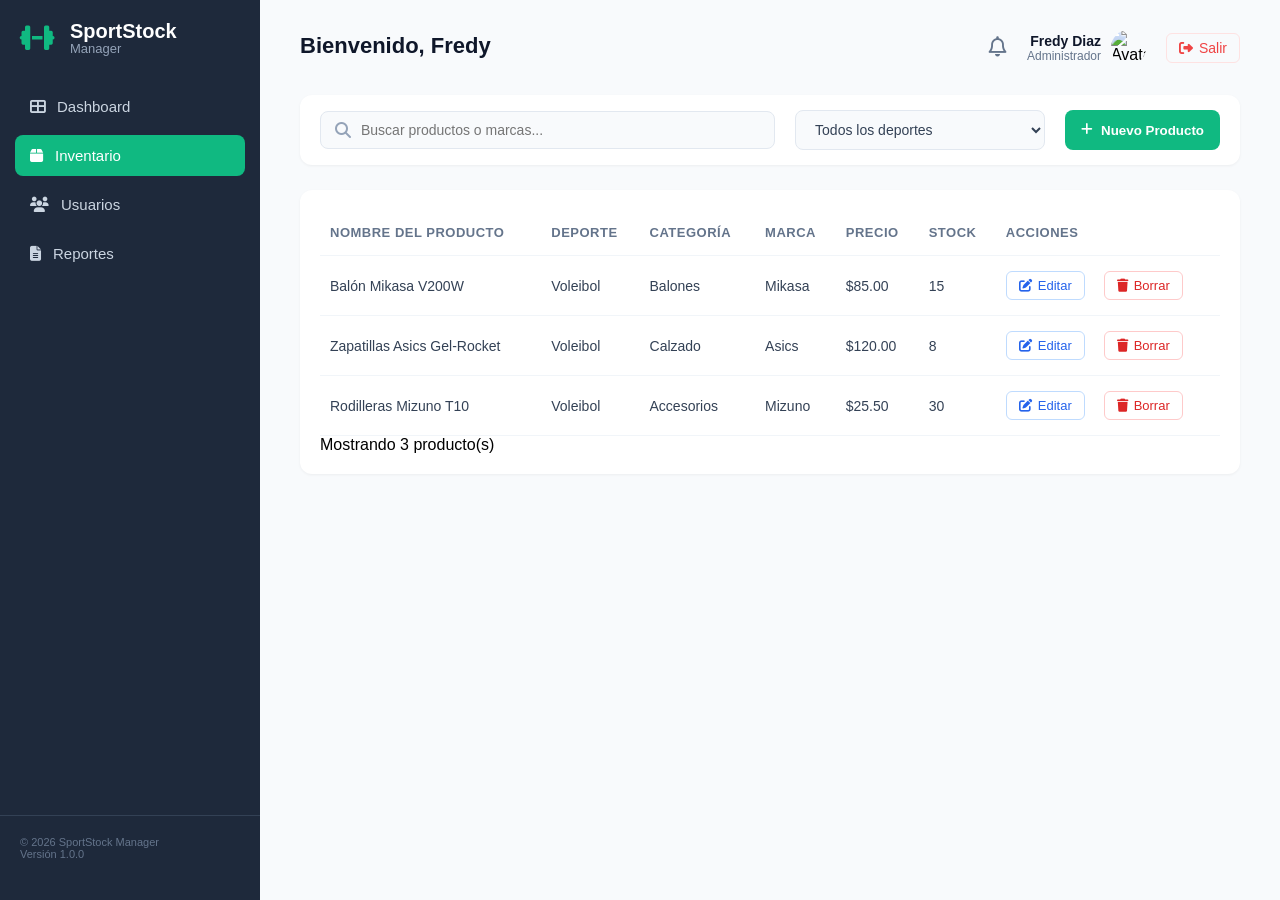
==== html/inventario.html @ 544f16a8 "proyecto" ====
<!DOCTYPE html>
<html lang="es">

<head>
    <meta charset="UTF-8">
    <meta name="viewport"
        content="width=device-width, initial-scale=1.0, user-scalable=no, maximum_scalable=1.0, minimum-scalable=1.0">
    <meta http-equiv="X-UA-compatible" content="IE=Edge">
    <meta name="description" content="Pagina de Inventario">
    <meta name="description" content="Sistema de inventario">
    <meta name="description" content="Tienda deportiva">
    <meta name="author" content="Fredy Santiago">
    <meta name="keywords" content="Página deportiva, inventario">
    <title>Inventario - SportStock Manager</title>
    <link rel="stylesheet" href="../css/style.css">
    <link rel="stylesheet" href="https://cdnjs.cloudflare.com/ajax/libs/font-awesome/6.5.0/css/all.min.css">
</head>

<body>
    <div class="container">

        <aside class="sidebar">
            <div class="logo">
                <i class="fas fa-dumbbell logo-icon"></i>
                <div>
                    <h2>SportStock</h2>
                    <p class="subtitle">Manager</p>
                </div>
            </div>

            <nav>
                <a href="index.html"><i class="fas fa-th-large"></i> Dashboard</a>
                <a href="inventario.html" class="active"><i class="fas fa-box"></i> Inventario</a>
                <a href="usuarios.html"><i class="fas fa-users"></i> Usuarios</a>
                <a href="Reportes.html"><i class="fas fa-file-alt"></i> Reportes</a>
            </nav>

            <div class="sidebar-footer">
                <p>© 2026 SportStock Manager<br>Versión 1.0.0</p>
            </div>
        </aside>

        <main class="main-content">

            <header class="top-header">
                <div class="welcome-section">
                    <h1>Bienvenido, Fredy</h1>
                    <p id="dash-fecha"></p>
                </div>
                <div class="user-controls">
                    <div class="notification">
                        <i class="far fa-bell"></i>
                    </div>
                    <div class="user-profile">
                        <div class="user-info">
                            <span class="user-name">Fredy Diaz</span>
                            <span class="user-role">Administrador</span>
                        </div>
                        <img src="https://ui-avatars.com/api/?name=Fredy+Diaz&background=f59e0b&color=fff" alt="Avatar"
                            class="avatar">
                    </div>
                    <a href="login.html" class="btn-logout-top"><i class="fas fa-sign-out-alt"></i> Salir</a>
                </div>
            </header>

            <div class="filters-bar">
                <div class="search-box">
                    <i class="fas fa-search"></i>
                    <input type="text" placeholder="Buscar productos o marcas...">
                </div>
                <select class="filter-select">
                    <option>Todos los deportes</option>
                    <option>Fútbol</option>
                    <option>Baloncesto</option>
                    <option>Tenis</option>
                </select>
                <button class="btn-add" onclick="abrirModal()">
                    <i class="fas fa-plus"></i> Nuevo Producto
                </button>
            </div>

            <div id="modalProducto" class="modal" style="display: none;">
                <div class="modal-content">
                    <h2 id="modalTitulo">Agregar Nuevo Producto</h2>

                    <form id="formProducto">
                        <input type="hidden" id="productoId">

                        <div class="form-group">
                            <label for="nombre">Nombre del producto</label>
                            <input type="text" id="nombre" placeholder="Ej: Balón Molten V5M5000" required>
                        </div>

                        <div class="form-group">
                            <label for="deporte">Deporte</label>
                            <input type="text" id="deporte" placeholder="Ej: Voleibol" required>
                        </div>

                        <div class="form-group">
                            <label for="categoria">Categoría</label>
                            <select id="categoria" required>
                                <option value="" disabled selected>Selecciona una categoría...</option>
                                <option value="Balones">Balones</option>
                                <option value="Ropa Deportiva">Ropa Deportiva</option>
                                <option value="Calzado">Calzado</option>
                                <option value="Equipamiento Médico">Equipamiento Médico</option>
                                <option value="Accesorios">Accesorios</option>
                            </select>
                        </div>

                        <div class="form-group">
                            <label for="marca">Marca</label>
                            <input type="text" id="marca" placeholder="Ej: Molten" required>
                        </div>

                        <div class="form-row">
                            <div class="form-group half-width">
                                <label for="precio">Precio </label>
                                <input type="number" id="precio" step="0.01" placeholder="0.00" required>
                            </div>

                            <div class="form-group half-width">
                                <label for="stock">Stock inicial</label>
                                <input type="number" id="stock" placeholder="0" required>
                            </div>
                        </div>

                        <div class="modal-actions">
                            <button type="button" class="btn-cancelar" onclick="cerrarModal()">Cancelar</button>
                            <button type="submit" class="btn-guardar">Guardar Producto</button>
                        </div>
                    </form>
                </div>
            </div>
            <div class="table-container">
                <table>
                    <thead>
                        <tr>
                            <th>NOMBRE DEL PRODUCTO</th>
                            <th>DEPORTE</th>
                            <th>CATEGORÍA</th>
                            <th>MARCA</th>
                            <th>PRECIO</th>
                            <th>STOCK</th>
                            <th>ACCIONES</th>
                        </tr>
                    </thead>
                    <tbody id="tabla-productos">
                    </tbody>
                </table>

                <p id="texto-mostrando">Mostrando 0 productos</p>

            </div>

        </main>
    </div>
    <script src="../js/inventario.js"></script>
</body>

</html>
---- css/style.css ----
/*  RESET Y ESTRUCTURA PRINCIPAL */
* {
  margin: 0;
  padding: 0;
  box-sizing: border-box;
  font-family: 'Segoe UI', Tahoma, Geneva, Verdana, sans-serif;
}

body {
  background-color: #f8fafc;
  margin: 0;
  padding: 0;
}

.container {
  display: flex;
  min-height: 100vh;
  width: 100%;
}

.main-content {
  flex: 1;
  padding: 30px 40px;
  height: 100vh;
  overflow-y: auto;
}

/*  MENÚ LATERAL OSCURO (Sidebar) */
.sidebar {
  width: 260px;
  flex-shrink: 0;
  background-color: #1e293b;
  color: white;
  display: flex;
  flex-direction: column;
  padding: 20px 0;
  min-height: 100vh;
}

.sidebar .logo {
  padding: 0 20px;
  display: flex;
  align-items: center;
  gap: 15px;
  margin-bottom: 30px;
}

.logo-icon {
  color: #10b981;
  font-size: 28px;
}

.logo h2 {
  font-size: 20px;
  font-weight: 600;
  color: #ffffff;
}

.logo .subtitle {
  font-size: 13px;
  color: #94a3b8;
  margin-top: -2px;
}

.sidebar nav {
  display: flex;
  flex-direction: column;
  gap: 8px;
  padding: 0 15px;
}

.sidebar nav a {
  display: flex;
  align-items: center;
  gap: 12px;
  padding: 12px 15px;
  border-radius: 8px;
  text-decoration: none;
  font-size: 15px;
  color: #cbd5e1;
  transition: 0.2s;
}

.sidebar nav a:hover {
  background-color: #334155;
  color: white;
}

.sidebar nav a.active {
  background-color: #10b981;
  color: white;
  font-weight: 500;
}

.sidebar-footer {
  margin-top: auto;
  padding: 20px;
  font-size: 11px;
  color: #64748b;
  border-top: 1px solid #334155;
}

/*  ENCABEZADOS (Headers) */
.top-header {
  display: flex;
  justify-content: space-between;
  align-items: center;
  margin-bottom: 30px;
}

.welcome-section h1 {
  font-size: 22px;
  color: #0f172a;
  margin-bottom: 4px;
}

.welcome-section p {
  font-size: 14px;
  color: #64748b;
}

.user-controls {
  display: flex;
  align-items: center;
  gap: 20px;
}

.notification {
  position: relative;
  font-size: 20px;
  color: #64748b;
  cursor: pointer;
}

.badge-num {
  position: absolute;
  top: -5px;
  right: -5px;
  background: #ef4444;
  color: white;
  font-size: 10px;
  font-weight: bold;
  padding: 2px 5px;
  border-radius: 50%;
  border: 2px solid #f8fafc;
}

.user-profile {
  display: flex;
  align-items: center;
  gap: 10px;
}

.user-info {
  text-align: right;
}

.user-name {
  display: block;
  font-weight: 600;
  font-size: 14px;
  color: #0f172a;
}

.user-role {
  display: block;
  font-size: 12px;
  color: #64748b;
}

.avatar {
  width: 35px;
  height: 35px;
  border-radius: 50%;
}

.btn-logout-top {
  color: #ef4444;
  text-decoration: none;
  font-size: 14px;
  font-weight: 500;
  border: 1px solid #fee2e2;
  padding: 6px 12px;
  border-radius: 6px;
  transition: 0.3s;
  display: flex;
  align-items: center;
  gap: 6px;
}

.btn-logout-top:hover {
  background: #fee2e2;
}

.header-tables {
  display: flex;
  justify-content: space-between;
  align-items: center;
  margin-bottom: 25px;
}

.header-tables h1 {
  margin: 0;
  font-size: 26px;
  color: #0f172a;
}

.header-tables p {
  margin: 0;
  color: #64748b;
  margin-top: 5px;
  font-size: 14px;
}

.btn-add {
  background: #10b981;
  color: white;
  border: none;
  padding: 10px 16px;
  border-radius: 8px;
  cursor: pointer;
  display: flex;
  gap: 8px;
  align-items: center;
  font-weight: 600;
  transition: 0.3s;
  text-decoration: none;
}

.btn-add:hover {
  background: #059669;
}

/*  DASHBOARD: TARJETAS Y PANELES */
.dashboard-cards {
  display: grid;
  grid-template-columns: repeat(4, 1fr);
  gap: 20px;
  margin-bottom: 30px;
}

.stat-card {
  background: white;
  padding: 20px;
  border-radius: 12px;
  display: flex;
  justify-content: space-between;
  align-items: center;
  box-shadow: 0 1px 3px rgba(0, 0, 0, 0.05);
}

.stat-info h3 {
  font-size: 13px;
  color: #64748b;
  font-weight: 500;
  margin-bottom: 8px;
}

.stat-info h2 {
  font-size: 24px;
  color: #0f172a;
  margin-bottom: 8px;
}

.trend {
  font-size: 12px;
}

.trend.up {
  color: #64748b;
}

.trend.neutral {
  color: #94a3b8;
}

.stat-icon {
  width: 45px;
  height: 45px;
  border-radius: 10px;
  display: flex;
  justify-content: center;
  align-items: center;
  font-size: 20px;
}

.blue-icon {
  background: #eff6ff;
  color: #3b82f6;
}

.red-icon {
  background: #fef2f2;
  color: #ef4444;
}

.green-icon {
  background: #f0fdf4;
  color: #22c55e;
}

.purple-icon {
  background: #faf5ff;
  color: #a855f7;
}

.dashboard-grid {
  display: grid;
  grid-template-columns: 1.5fr 1fr;
  gap: 20px;
}

.dashboard-panel {
  background: white;
  border-radius: 12px;
  padding: 20px;
  box-shadow: 0 1px 3px rgba(0, 0, 0, 0.05);
}

.panel-title {
  font-size: 16px;
  color: #0f172a;
  margin-bottom: 20px;
}

.panel-alert {
  border-left: 4px solid #ef4444;
}

.text-red {
  color: #ef4444;
}

.list-item {
  display: flex;
  align-items: center;
  padding: 12px 0;
  border-bottom: 1px solid #f1f5f9;
}

.list-item:last-child {
  border-bottom: none;
}

.item-icon {
  width: 36px;
  height: 36px;
  border-radius: 8px;
  display: flex;
  justify-content: center;
  align-items: center;
  margin-right: 15px;
}

.blue-light-icon {
  background: #eff6ff;
  color: #3b82f6;
}

.item-details h4 {
  font-size: 14px;
  color: #0f172a;
  margin-bottom: 2px;
}

.item-details p {
  font-size: 12px;
  color: #64748b;
}

.item-stock {
  margin-left: auto;
  font-size: 13px;
  font-weight: 500;
}

.stock-green {
  color: #10b981;
}

.stock-red {
  color: #ef4444;
}

.alert-item {
  background: #fdf2f8;
  padding: 15px;
  border-radius: 8px;
  margin-bottom: 10px;
  border-bottom: none;
}

.alert-badge {
  margin-left: auto;
  background: #ef4444;
  color: white;
  padding: 4px 10px;
  border-radius: 99px;
  font-size: 12px;
  font-weight: 600;
}

/*  TABLAS (Inventario y Usuarios) */
.table-container {
  background: white;
  border-radius: 12px;
  padding: 20px;
  box-shadow: 0 1px 3px rgba(0, 0, 0, 0.05);
  width: 100%;
  overflow-x: auto;
}

.table-container table {
  width: 100%;
  border-collapse: collapse;
  font-size: 14px;
}

.table-container th,
.table-container td {
  padding: 15px 10px;
  text-align: left;
  border-bottom: 1px solid #f1f5f9;
  color: #334155;
}

.table-container th {
  font-weight: 600;
  color: #64748b;
  font-size: 13px;
  text-transform: uppercase;
  letter-spacing: 0.5px;
}

.table-container tr:hover {
  background: #f8fafc;
}

.edit {
  background: none;
  border: none;
  color: #3b82f6;
  font-weight: 500;
  cursor: pointer;
  margin-right: 15px;
  display: inline-flex;
  align-items: center;
  gap: 6px;
  font-size: 14px;
  text-decoration: none;
}

.delete {
  background: none;
  border: none;
  color: #ef4444;
  font-weight: 500;
  cursor: pointer;
  display: inline-flex;
  align-items: center;
  gap: 6px;
  font-size: 14px;
  text-decoration: none;
}

.inventory-footer {
  display: flex;
  justify-content: space-between;
  padding-top: 20px;
  color: #64748b;
  font-size: 14px;
}

.badge {
  padding: 5px 10px;
  border-radius: 999px;
  font-size: 12px;
  font-weight: 600;
  display: inline-block;
  text-align: center;
}

.stock.high,
.status-active {
  background: #dcfce7;
  color: #16a34a;
}

.stock.low {
  background: #fef3c7;
  color: #d97706;
}

.stock.verylow {
  background: #fee2e2;
  color: #b91c1c;
}

.role-admin {
  background-color: #f3e8ff;
  color: #7e22ce;
}

.role-employee {
  background-color: #e0e7ff;
  color: #4338ca;
}

.status-inactive {
  background-color: #f1f5f9;
  color: #64748b;
}

/*  PANTALLAS DE LOGIN / REGISTRO */
.login-container {
  display: flex;
  height: 100vh;
  width: 100%;
}

.login-left {
  flex: 1;
  background-color: #1e293b;
  color: white;
  display: flex;
  flex-direction: column;
  justify-content: center;
  align-items: center;
  text-align: center;
  padding: 40px;
}

.login-left h1 {
  font-size: 38px;
  margin-bottom: 10px;
  font-weight: 700;
  color: #ffffff;
}

.login-left p {
  font-size: 16px;
  color: #cbd5e1;
}

.login-right {
  flex: 1;
  background: #ffffff;
  display: flex;
  justify-content: center;
  align-items: center;
  padding: 40px;
}

.login-form-container {
  width: 100%;
  max-width: 380px;
  text-align: center;
}

.login-form-container h2 {
  font-size: 26px;
  color: #0f172a;
  margin-bottom: 8px;
}

.login-subtitle {
  color: #64748b;
  font-size: 14px;
  margin-bottom: 35px;
}

.input-group {
  margin-bottom: 20px;
  text-align: left;
}

.input-group label {
  display: block;
  font-size: 13px;
  font-weight: 600;
  color: #334155;
  margin-bottom: 8px;
}

.input-with-icon {
  position: relative;
  display: flex;
  align-items: center;
}

.input-with-icon i {
  position: absolute;
  left: 15px;
  color: #94a3b8;
  font-size: 14px;
}

.input-with-icon input {
  width: 100%;
  padding: 12px 12px 12px 42px;
  border: 1px solid #e2e8f0;
  border-radius: 8px;
  background-color: #f8fafc;
  font-size: 14px;
  color: #0f172a;
  outline: none;
  transition: all 0.3s;
}

.input-with-icon input:focus {
  border-color: #10b981;
  background-color: #ffffff;
}

.btn-login {
  width: 100%;
  padding: 14px;
  background-color: #10b981;
  color: white;
  border: none;
  border-radius: 8px;
  font-size: 15px;
  font-weight: 600;
  cursor: pointer;
  transition: 0.3s;
  margin-top: 10px;
}

.btn-login:hover {
  background-color: #059669;
}

.forgot-password-container {
  text-align: right;
  margin-top: 8px;
}

.forgot-password {
  font-size: 12px;
  color: #10b981;
  text-decoration: none;
  font-weight: 500;
  transition: 0.3s;
}

.forgot-password:hover {
  color: #059669;
  text-decoration: underline;
}

.register-container {
  margin-top: 20px;
  font-size: 13.5px;
  color: #64748b;
}

.register-link {
  color: #10b981;
  text-decoration: none;
  font-weight: 600;
  margin-left: 4px;
  transition: 0.3s;
}

.register-link:hover {
  color: #059669;
  text-decoration: underline;
}

/*  BARRA DE BÚSQUEDA Y DETALLES DE TABLA (Inventario) */
.filters-bar {
  display: flex;
  gap: 20px;
  margin-bottom: 25px;
  background: white;
  padding: 15px 20px;
  border-radius: 12px;
  box-shadow: 0 1px 3px rgba(0, 0, 0, 0.05);
}

.search-box {
  flex: 1;
  position: relative;
  display: flex;
  align-items: center;
}

.search-box i {
  position: absolute;
  left: 15px;
  color: #94a3b8;
}

.search-box input {
  width: 100%;
  padding: 10px 10px 10px 40px;
  border: 1px solid #e2e8f0;
  border-radius: 8px;
  background-color: #f8fafc;
  outline: none;
  font-size: 14px;
  color: #334155;
  transition: 0.3s;
}

.filter-select {
  width: 250px;
  padding: 10px 15px;
  border: 1px solid #e2e8f0;
  border-radius: 8px;
  background-color: #f8fafc;
  outline: none;
  font-size: 14px;
  color: #334155;
  cursor: pointer;
}

.filter-select:focus {
  border-color: #10b981;
}

.text-price {
  color: #10b981;
  font-weight: 600;
}

.stock-alert {
  color: #ef4444;
  font-weight: 600;
  display: inline-flex;
  align-items: center;
  gap: 5px;
  background: #fee2e2;
  padding: 3px 8px;
  border-radius: 6px;
}

.btn-action {
  background: white;
  border-radius: 6px;
  padding: 6px 12px;
  font-size: 13px;
  cursor: pointer;
  display: inline-flex;
  align-items: center;
  gap: 6px;
  transition: 0.2s;
  font-weight: 500;
}

.btn-action.edit {
  border: 1px solid #bfdbfe;
  color: #2563eb;
}

.btn-action.edit:hover {
  background: #eff6ff;
  border-color: #3b82f6;
}

.btn-action.delete {
  border: 1px solid #fecaca;
  color: #dc2626;
}

.btn-action.delete:hover {
  background: #fef2f2;
  border-color: #ef4444;
}

/* Contenedor Modal */
.modal {
  display: none;
  position: fixed;
  z-index: 1000;
  left: 0;
  top: 0;
  width: 100%;
  height: 100%;
  background-color: rgba(0, 0, 0, 0.6);
  justify-content: center;
  align-items: center;
}

/* Caja blanca del formulario */
.modal-content {
  background-color: #ffffff;
  padding: 30px;
  border-radius: 12px;
  width: 400px;
  box-shadow: 0 5px 15px rgba(0, 0, 0, 0.3);
}

.modal-content h2 {
  margin-top: 0;
  color: #1f2937;
}

.form-group {
  margin-bottom: 15px;
}

.form-group label {
  display: block;
  margin-bottom: 5px;
  font-weight: bold;
}

.form-group input {
  width: 100%;
  padding: 8px;
  border: 1px solid #ddd;
  border-radius: 4px;
}

.btn-nuevo-producto {
  background-color: #0d8b4e;
  color: white;
  font-weight: bold;
  border: none;
  border-radius: 8px;
  padding: 10px 18px;
  cursor: pointer;
  font-size: 15px;
  display: flex;
  align-items: center;
  gap: 8px;
  transition: all 0.3s ease;
}

.btn-nuevo-producto:hover {
  background-color: #0b7c45;
}

/* =========================================
   DISEÑO DEL MODAL DE AGREGAR PRODUCTO
   ========================================= */

/* Estilo principal de la caja blanca del modal */
.modal-content {
  background-color: #ffffff;
  border-radius: 12px;
  padding: 25px 30px;
  box-shadow: 0 10px 25px rgba(0, 0, 0, 0.2);
  width: 100%;
  max-width: 450px;
  /* Evita que sea excesivamente ancho */
  margin: 0 auto;
}

/* Título del modal */
.modal-content h2 {
  margin-top: 0;
  color: #1e293b;
  /* Un gris muy oscuro, más suave que el negro puro */
  font-size: 22px;
  border-bottom: 1px solid #e2e8f0;
  /* Línea separadora sutil */
  padding-bottom: 15px;
  margin-bottom: 20px;
}

/* Grupos de inputs */
.form-group {
  margin-bottom: 16px;
  display: flex;
  flex-direction: column;
  text-align: left;
}

/* Etiquetas (Labels) */
.form-group label {
  font-weight: 600;
  color: #475569;
  margin-bottom: 6px;
  font-size: 13px;
  text-transform: uppercase;
  /* Da un toque más técnico/profesional */
  letter-spacing: 0.5px;
}

/* Campos de texto y números */
.form-group input,
.form-group select {
  padding: 10px 12px;
  border: 1px solid #cbd5e1;
  border-radius: 6px;
  font-size: 14px;
  color: #334155;
  background-color: #f8fafc;
  transition: all 0.3s ease;
}

/* Efecto al hacer clic dentro del campo (Focus) */
.form-group input:focus {
  outline: none;
  background-color: #ffffff;
  border-color: #0d8b4e;
  /* Usa tu color verde */
  box-shadow: 0 0 0 3px rgba(13, 139, 78, 0.15);
  /* Resplandor verde */
}

/* Para poner Precio y Stock uno al lado del otro */
.form-row {
  display: flex;
  gap: 15px;
}

.half-width {
  flex: 1;
}

.half-width input {
  width: 100%;
  box-sizing: border-box;
}

/* Zona de botones */
.modal-actions {
  display: flex;
  justify-content: flex-end;
  /* Empuja los botones a la derecha */
  gap: 12px;
  /* Espacio entre botones */
  margin-top: 25px;
  padding-top: 15px;
}

/* Botón Cancelar */
.btn-cancelar {
  background-color: #f1f5f9;
  color: #475569;
  border: none;
  padding: 10px 18px;
  border-radius: 6px;
  cursor: pointer;
  font-weight: 600;
  font-size: 14px;
  transition: background-color 0.3s ease;
}

.btn-cancelar:hover {
  background-color: #e2e8f0;
  color: #0f172a;
}

/* Botón Guardar (Principal) */
.btn-guardar {
  background-color: #0d8b4e;
  color: white;
  border: none;
  padding: 10px 20px;
  border-radius: 6px;
  cursor: pointer;
  font-weight: 600;
  font-size: 14px;
  box-shadow: 0 2px 4px rgba(13, 139, 78, 0.2);
  transition: all 0.3s ease;
}

.btn-guardar:hover {
  background-color: #0b7c45;
  box-shadow: 0 4px 8px rgba(13, 139, 78, 0.3);
  transform: translateY(-1px);
  /* Ligero salto al pasar el mouse */
}

.reportes-grid {
  display: grid;
  grid-template-columns: repeat(3, 1fr);
  gap: 24px;
  margin-bottom: 30px;
}

.reporte-card {
  background: white;
  border-radius: 14px;
  padding: 28px 24px 24px;
  box-shadow: 0 1px 4px rgba(0, 0, 0, 0.07);
  display: flex;
  flex-direction: column;
  gap: 14px;
}

.reporte-card-icon {
  width: 52px;
  height: 52px;
  border-radius: 12px;
  display: flex;
  align-items: center;
  justify-content: center;
  font-size: 22px;
  color: white;
}

.icon-blue {
  background: #3b82f6;
}

.icon-green {
  background: #10b981;
}

.icon-red {
  background: #ef4444;
}

.reporte-card h3 {
  font-size: 17px;
  color: #0f172a;
  margin: 0;
}

.reporte-card p {
  font-size: 13px;
  color: #64748b;
  margin: 0;
}

.reporte-card .reporte-fecha {
  font-size: 12px;
  color: #94a3b8;
}

.btn-pdf {
  background: #1e293b;
  color: white;
  border: none;
  border-radius: 8px;
  padding: 12px;
  font-size: 14px;
  font-weight: 600;
  cursor: pointer;
  display: flex;
  align-items: center;
  justify-content: center;
  gap: 8px;
  transition: 0.3s;
  margin-top: auto;
}

.btn-pdf:hover {
  background: #0f172a;
}

.proximamente-box {
  background: white;
  border-radius: 14px;
  padding: 28px 24px;
  box-shadow: 0 1px 4px rgba(0, 0, 0, 0.07);
}

.proximamente-box h3 {
  font-size: 17px;
  color: #0f172a;
  margin-bottom: 10px;
}

.proximamente-box p {
  font-size: 14px;
  color: #64748b;
  line-height: 1.6;
  margin: 0;
}
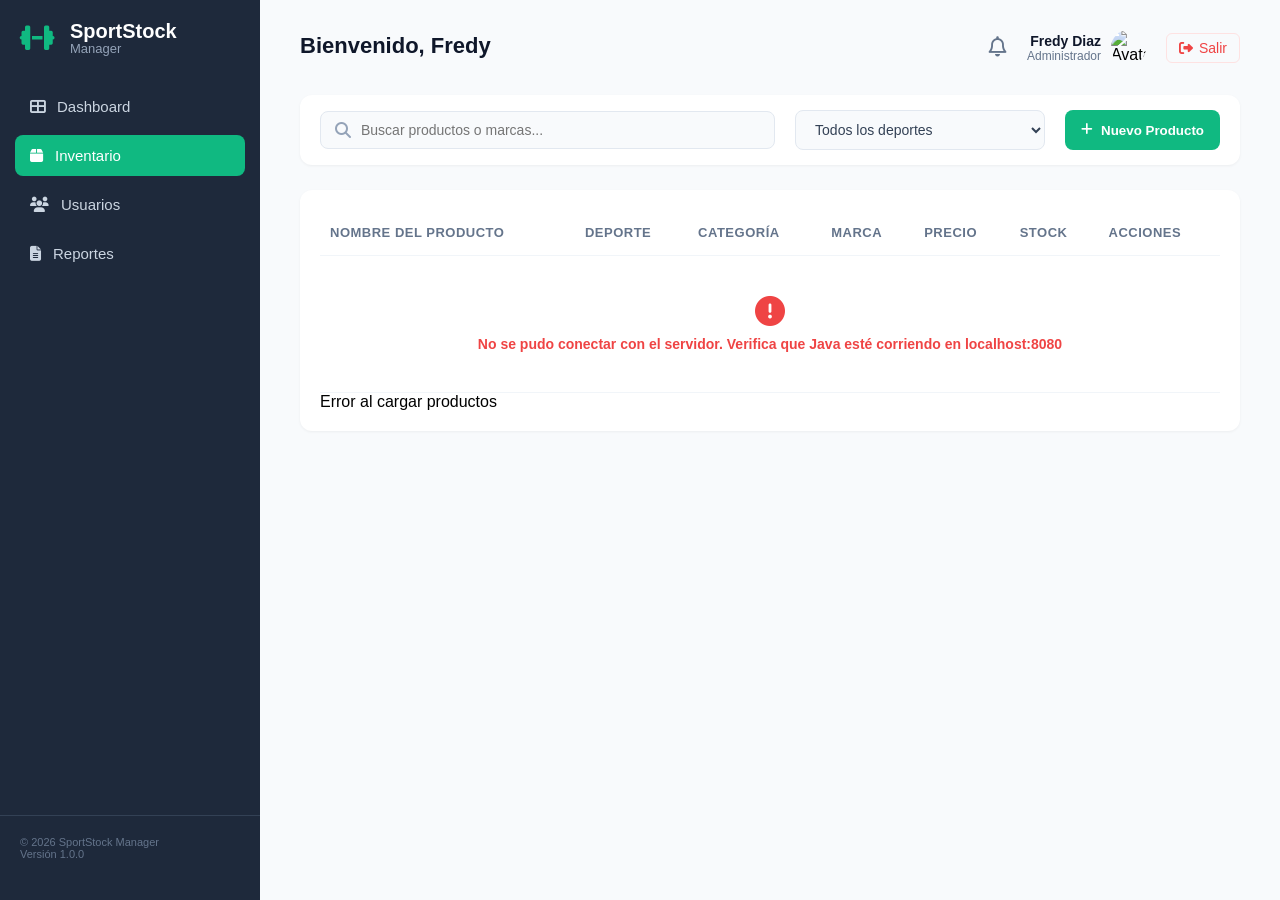
==== commit 7cae620a: "añadir opciones" ====
--- a/html/inventario.html
+++ b/html/inventario.html
@@ -71,8 +71,11 @@
                 <select class="filter-select">
                     <option>Todos los deportes</option>
                     <option>Fútbol</option>
+                    <option>Voleibol</option>
                     <option>Baloncesto</option>
                     <option>Tenis</option>
+                    <option>Ciclismo</option>
+                    <option>Fitness</option>
                 </select>
                 <button class="btn-add" onclick="abrirModal()">
                     <i class="fas fa-plus"></i> Nuevo Producto
@@ -93,7 +96,16 @@
 
                         <div class="form-group">
                             <label for="deporte">Deporte</label>
-                            <input type="text" id="deporte" placeholder="Ej: Voleibol" required>
+                            <select id="deporte" required>
+                                <option value="" disabled selected>Selecciona un deporte...</option>
+                                <option value="Fútbol">Fútbol</option>
+                                <option value="Voleibol">Voleibol</option>
+                                <option value="Baloncesto">Baloncesto</option>
+                                <option value="Tenis">Tenis</option>
+                                <option value="Ciclismo">Ciclismo</option>
+                                <option value="Fitness">Fitness</option>
+                                <option value="Badminton">Badminton</option>
+                            </select>
                         </div>
 
                         <div class="form-group">
@@ -101,9 +113,12 @@
                             <select id="categoria" required>
                                 <option value="" disabled selected>Selecciona una categoría...</option>
                                 <option value="Balones">Balones</option>
-                                <option value="Ropa Deportiva">Ropa Deportiva</option>
                                 <option value="Calzado">Calzado</option>
-                                <option value="Equipamiento Médico">Equipamiento Médico</option>
+                                <option value="Raquetas">Raquetas</option>
+                                <option value="Protección">Protección</option>
+                                <option value="Equipamiento">Equipamiento</option>
+                                <option value="Indumentaria">Indumentaria</option>
+                                <option value="Pesas">Pesas</option>
                                 <option value="Accesorios">Accesorios</option>
                             </select>
                         </div>
@@ -115,12 +130,12 @@
 
                         <div class="form-row">
                             <div class="form-group half-width">
-                                <label for="precio">Precio </label>
+                                <label for="precio">Precio</label>
                                 <input type="number" id="precio" step="0.01" placeholder="0.00" required>
                             </div>
 
                             <div class="form-group half-width">
-                                <label for="stock">Stock inicial</label>
+                                <label for="stock">Stock</label>
                                 <input type="number" id="stock" placeholder="0" required>
                             </div>
                         </div>
@@ -132,6 +147,7 @@
                     </form>
                 </div>
             </div>
+
             <div class="table-container">
                 <table>
                     <thead>
--- a/css/style.css
+++ b/css/style.css
@@ -1062,4 +1062,76 @@
   color: #64748b;
   line-height: 1.6;
   margin: 0;
+}
+
+.mensaje-alert {
+  padding: 12px 15px;
+  border-radius: 8px;
+  margin-bottom: 15px;
+  display: none;
+  font-size: 14px;
+  font-weight: 500;
+  animation: slideDown 0.3s ease-out;
+}
+
+.mensaje-alert.error {
+  background-color: #fee2e2;
+  color: #991b1b;
+  border: 1px solid #fca5a5;
+  display: block;
+}
+
+.mensaje-alert.exito {
+  background-color: #dcfce7;
+  color: #166534;
+  border: 1px solid #86efac;
+  display: block;
+}
+
+@keyframes slideDown {
+  from {
+    opacity: 0;
+    transform: translateY(-10px);
+  }
+
+  to {
+    opacity: 1;
+    transform: translateY(0);
+  }
+}
+
+.btn-login:disabled {
+  opacity: 0.6;
+  cursor: not-allowed;
+}
+
+.requisitos {
+  margin: -8px 0 12px 0;
+  padding: 10px 14px;
+  background: #f8fafc;
+  border: 1px solid #e2e8f0;
+  border-radius: 8px;
+  display: none;
+}
+
+.requisito {
+  font-size: 12px;
+  margin: 4px 0;
+  display: flex;
+  align-items: center;
+  gap: 8px;
+  color: #94a3b8;
+  transition: color 0.2s;
+}
+
+.requisito.cumple {
+  color: #10b981;
+}
+
+.requisito.falla {
+  color: #ef4444;
+}
+
+.requisito i {
+  width: 14px;
 }
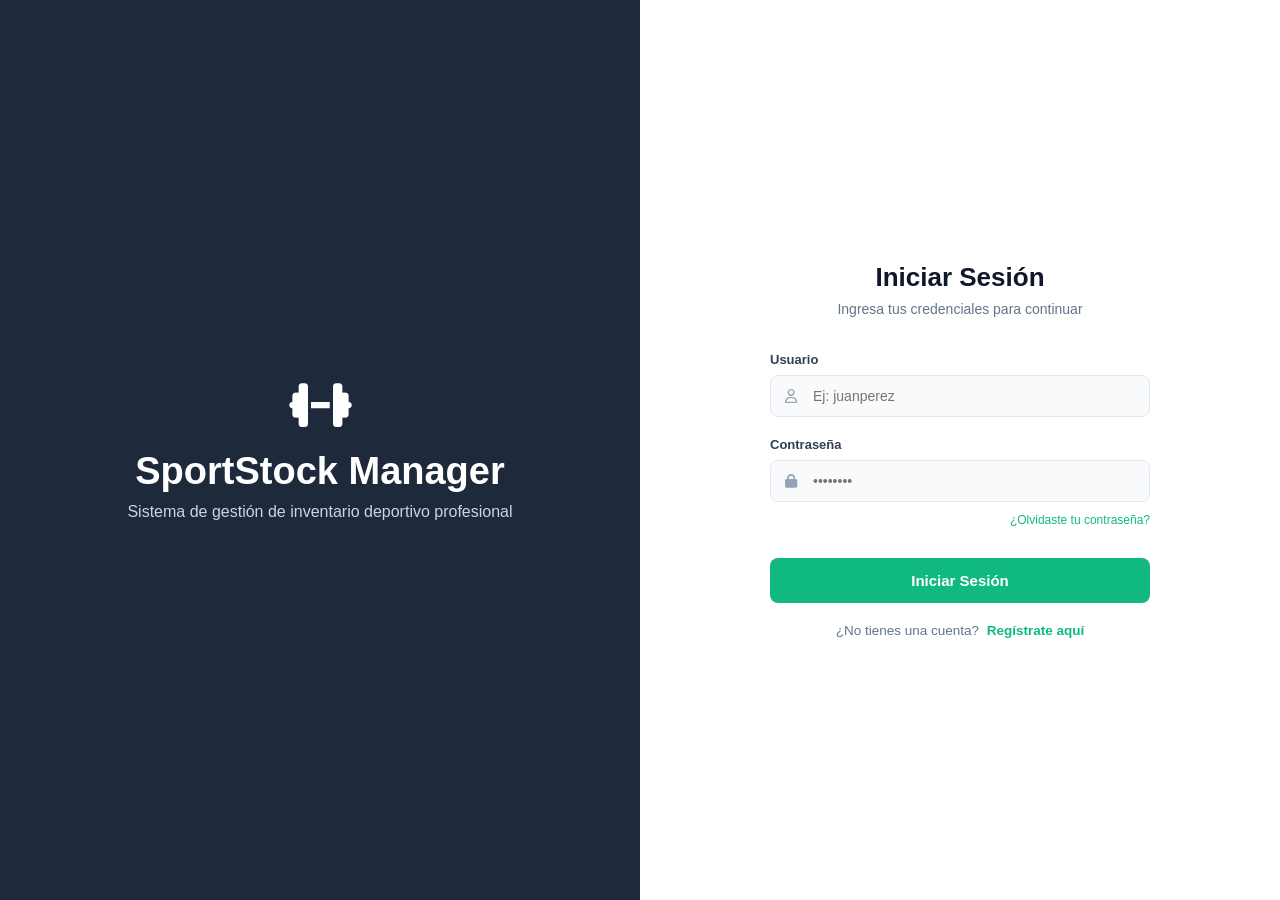
==== commit a2252d84: "actualización del proyecto" ====
--- a/html/inventario.html
+++ b/html/inventario.html
@@ -31,8 +31,8 @@
             <nav>
                 <a href="index.html"><i class="fas fa-th-large"></i> Dashboard</a>
                 <a href="inventario.html" class="active"><i class="fas fa-box"></i> Inventario</a>
-                <a href="usuarios.html"><i class="fas fa-users"></i> Usuarios</a>
-                <a href="Reportes.html"><i class="fas fa-file-alt"></i> Reportes</a>
+                <a href="usuarios.html" id="nav-usuarios" style="display:none;"><i class="fas fa-users"></i> Usuarios</a>
+                <a href="Reportes.html" id="nav-reportes"><i class="fas fa-file-alt"></i> Reportes</a>
             </nav>
 
             <div class="sidebar-footer">
@@ -44,8 +44,8 @@
 
             <header class="top-header">
                 <div class="welcome-section">
-                    <h1>Bienvenido, Fredy</h1>
-                    <p id="dash-fecha"></p>
+                    <h1 id="header-saludo">Bienvenido</h1>
+                    <p id="header-fecha"></p>
                 </div>
                 <div class="user-controls">
                     <div class="notification">
@@ -53,13 +53,14 @@
                     </div>
                     <div class="user-profile">
                         <div class="user-info">
-                            <span class="user-name">Fredy Diaz</span>
-                            <span class="user-role">Administrador</span>
+                            <span class="user-name" id="header-nombre"></span>
+                            <span class="user-role" id="header-rol"></span>
                         </div>
-                        <img src="https://ui-avatars.com/api/?name=Fredy+Diaz&background=f59e0b&color=fff" alt="Avatar"
-                            class="avatar">
+                        <img id="header-avatar" src="" alt="Avatar" class="avatar">
                     </div>
-                    <a href="login.html" class="btn-logout-top"><i class="fas fa-sign-out-alt"></i> Salir</a>
+                    <button onclick="cerrarSesion()" class="btn-logout-top">
+                        <i class="fas fa-sign-out-alt"></i> Salir
+                    </button>
                 </div>
             </header>
 
@@ -166,11 +167,12 @@
                 </table>
 
                 <p id="texto-mostrando">Mostrando 0 productos</p>
-
             </div>
 
         </main>
     </div>
+
+    <script src="../js/sesion.js"></script>
     <script src="../js/inventario.js"></script>
 </body>
 
